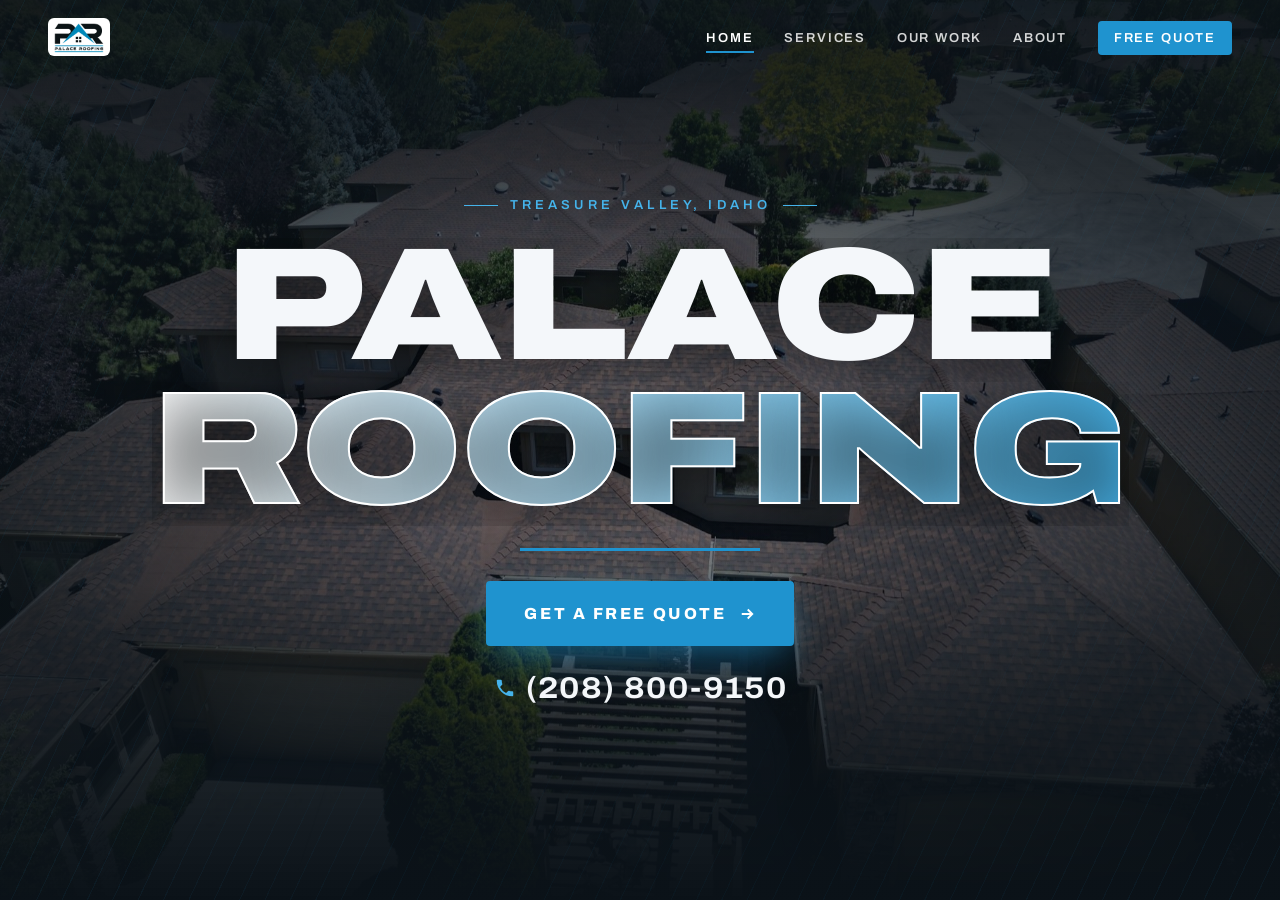
==== index.html @ 36470d3e "Palace Roofing website Co-Authored-By: Claude Opus 5.5 <noreply@anthropic.com>" ====
<!doctype html>
<html lang="en">
<head>
<meta charset="utf-8">
<meta name="viewport" content="width=device-width,initial-scale=1">
<title>Palace Roofing | Roofers in Nampa, Boise & Meridian, ID</title>
<meta name="description" content="Palace Roofing LLC: roof replacement, repair and metal roofing across the Treasure Valley. 5.0 stars on Google. Call (208) 800-9150 for a free quote.">
<meta property="og:title" content="Palace Roofing | Roofers in Nampa, Boise & Meridian, ID">
<meta property="og:description" content="Palace Roofing LLC: roof replacement, repair and metal roofing across the Treasure Valley. 5.0 stars on Google. Call (208) 800-9150 for a free quote.">
<meta property="og:image" content="img/hero.jpg">
<meta name="theme-color" content="#0b1218">
<link rel="icon" href="img/logo.png">
<link rel="preconnect" href="https://fonts.googleapis.com">
<link rel="preconnect" href="https://fonts.gstatic.com" crossorigin>
<link href="https://fonts.googleapis.com/css2?family=Archivo:wdth,wght@62..125,400..900&display=swap" rel="stylesheet">
<link rel="stylesheet" href="style.css">
<script type="application/ld+json">{"@context":"https://schema.org","@type":"RoofingContractor","name":"Palace Roofing LLC","telephone":"+1-208-800-9150","url":"https://palaceroofing.us","image":"img/hero.jpg","logo":"img/logo.png","address":{"@type":"PostalAddress","addressLocality":"Meridian","addressRegion":"ID","postalCode":"83642","addressCountry":"US"},"areaServed":["Nampa","Boise","Meridian","Caldwell","Eagle","Kuna"],"aggregateRating":{"@type":"AggregateRating","ratingValue":"5.0","reviewCount":"27"},"openingHours":["Mo,Tu,We,Fr 08:00-17:00","Th 09:00-17:00"]}</script>
</head>
<body>
<nav class="nav" aria-label="Main">
  <a class="brand" href="index.html" aria-label="Palace Roofing home"><img src="img/logo.png" alt="Palace Roofing logo" width="60" height="38"></a>
  <ul><li><a href="index.html" aria-current=page>Home</a></li><li><a href="services.html">Services</a></li><li><a href="work.html">Our Work</a></li><li><a href="about.html">About</a></li><li><a href="quote.html" class=nav-cta>Free Quote</a></li></ul>
  <button class="burger" aria-label="Menu" aria-expanded="false"><span></span><span></span><span></span></button>
</nav>
<main class="hero">
  <div class="hero-bg" role="img" aria-label="Drone view of a Treasure Valley neighborhood with a new roof by Palace Roofing"></div>
  <div class="hero-inner">
    <span class="kicker">Treasure Valley, Idaho</span>
    <h1 class="name"><span class="line"><span>Palace</span></span><span class="line"><span>Roofing</span></span></h1>
    <div class="rule"></div>
    <div class="hero-actions">
      <a class="btn" href="quote.html">Get a Free Quote <svg viewBox="0 0 24 24" fill="none" stroke="currentColor" stroke-width="2.5" aria-hidden="true"><path d="M5 12h14M13 6l6 6-6 6"/></svg></a>
      <a class="phone" href="tel:+12088009150"><svg viewBox="0 0 24 24" fill="currentColor" aria-hidden="true"><path d="M6.6 10.8a15.1 15.1 0 0 0 6.6 6.6l2.2-2.2a1 1 0 0 1 1-.25 11.4 11.4 0 0 0 3.6.57 1 1 0 0 1 1 1V20a1 1 0 0 1-1 1A17 17 0 0 1 3 4a1 1 0 0 1 1-1h3.5a1 1 0 0 1 1 1c0 1.25.2 2.45.57 3.57a1 1 0 0 1-.25 1z"/></svg>(208) 800-9150</a>
    </div>
  </div>
</main>
<script src="main.js"></script>
</body>
</html>
---- style.css ----
:root{
  --ink:#0b1218;
  --ink-2:#121c25;
  --line:rgba(255,255,255,.12);
  --blue:#1f93cf;
  --blue-hi:#45b3ea;
  --white:#f4f7fa;
  --muted:#a9b6c2;
  --display:"Archivo",system-ui,sans-serif;
  --ease:cubic-bezier(.2,.7,.1,1);
}
*{box-sizing:border-box;margin:0;padding:0}
html{scroll-behavior:smooth}
body{background:var(--ink);color:var(--white);font-family:"Archivo",system-ui,sans-serif;font-size:17px;line-height:1.6;-webkit-font-smoothing:antialiased}
img{display:block;max-width:100%}
a{color:inherit}

/* ---------- NAV ---------- */
.nav{position:fixed;inset:0 0 auto 0;z-index:50;display:flex;align-items:center;justify-content:space-between;padding:18px clamp(16px,4vw,48px);transition:background .4s,padding .4s}
.nav.solid{background:rgba(11,18,24,.92);backdrop-filter:blur(10px);padding-top:12px;padding-bottom:12px;border-bottom:1px solid var(--line)}
.nav .brand{display:flex;align-items:center;gap:10px;text-decoration:none}
.nav .brand img{height:38px;width:auto;background:#fff;border-radius:6px;padding:3px 6px}
.nav ul{display:flex;gap:clamp(14px,2.4vw,34px);list-style:none;align-items:center}
.nav ul a{text-decoration:none;font-size:13px;font-weight:600;letter-spacing:.14em;text-transform:uppercase;color:rgba(255,255,255,.82);padding:6px 0;border-bottom:2px solid transparent;transition:color .2s,border-color .2s}
.nav ul a:hover,.nav ul a[aria-current=page]{color:#fff;border-color:var(--blue)}
.nav .nav-cta{background:var(--blue);color:#fff;border:0;padding:10px 16px;border-radius:4px}
.nav .nav-cta:hover{background:var(--blue-hi)}
.burger{display:none;background:none;border:0;color:#fff;width:44px;height:44px;cursor:pointer}
.burger span{display:block;height:2px;background:#fff;margin:6px 8px;transition:transform .3s,opacity .3s}
@media(max-width:860px){
  .burger{display:block;position:relative;z-index:60}
  .nav ul{position:fixed;inset:0;flex-direction:column;justify-content:center;gap:28px;background:rgba(11,18,24,.97);opacity:0;pointer-events:none;transition:opacity .3s}
  .nav ul a{font-size:20px}
  .nav.open ul{opacity:1;pointer-events:auto}
  .nav.open .burger span:nth-child(1){transform:translateY(8px) rotate(45deg)}
  .nav.open .burger span:nth-child(2){opacity:0}
  .nav.open .burger span:nth-child(3){transform:translateY(-8px) rotate(-45deg)}
}

/* ---------- HOME HERO ---------- */
.hero{position:relative;height:100svh;min-height:560px;overflow:hidden;display:grid;place-items:center;text-align:center;isolation:isolate}
.hero-bg{position:absolute;inset:-4%;background:url(img/hero.jpg) center/cover no-repeat;z-index:-3;transform:scale(1.18);animation:zoom 24s var(--ease) forwards;will-change:transform}
@keyframes zoom{to{transform:scale(1.02)}}
.hero::before{content:"";position:absolute;inset:0;z-index:-2;background:
  radial-gradient(ellipse 70% 55% at 50% 50%,rgba(11,18,24,.35),rgba(11,18,24,.82) 75%),
  linear-gradient(180deg,rgba(11,18,24,.55) 0%,rgba(11,18,24,.1) 30%,rgba(11,18,24,.15) 65%,var(--ink) 100%)}
.hero::after{content:"";position:absolute;inset:0;z-index:-1;opacity:.18;background-image:repeating-linear-gradient(115deg,transparent 0 22px,rgba(31,147,207,.35) 22px 23px);mask-image:radial-gradient(ellipse at center,transparent 35%,#000 90%)}
.hero-inner{padding:0 16px;will-change:transform}
.kicker{display:inline-flex;align-items:center;gap:12px;font-size:13px;font-weight:600;letter-spacing:.32em;text-transform:uppercase;color:var(--blue-hi);opacity:0;animation:fadeUp 1s .2s var(--ease) forwards}
.kicker::before,.kicker::after{content:"";width:34px;height:1px;background:currentColor}
.name{font-family:var(--display);font-weight:900;font-stretch:125%;text-transform:uppercase;line-height:.86;letter-spacing:-.01em;margin:22px 0 10px;font-size:clamp(54px,12.5vw,190px);text-shadow:0 10px 60px rgba(0,0,0,.55)}
.name .line{display:block;overflow:hidden;padding-bottom:.04em}
.name .line > span{display:inline-block;transform:translateY(105%);animation:rise 1.2s var(--ease) forwards}
.name .line:nth-child(2) > span{animation-delay:.18s;color:transparent;-webkit-text-stroke:2px #fff;background:linear-gradient(90deg,#fff 0%,var(--blue-hi) 50%,#fff 100%);background-size:200% 100%;-webkit-background-clip:text;background-clip:text;animation:rise 1.2s .18s var(--ease) forwards,shine 7s 1.6s linear infinite}
@media(max-width:560px){
  .name{font-size:17.5vw;font-stretch:100%}
  .kicker{letter-spacing:.2em;font-size:12px;white-space:nowrap}
  .kicker::before,.kicker::after{width:20px}
  .btn{padding:18px 28px}
}
@keyframes rise{to{transform:none}}
@keyframes shine{to{background-position:-200% 0}}
.rule{width:0;height:3px;background:var(--blue);margin:22px auto 30px;animation:grow 1s .9s var(--ease) forwards}
@keyframes grow{to{width:min(240px,50vw)}}
.hero-actions{display:flex;flex-direction:column;align-items:center;gap:18px;opacity:0;animation:fadeUp 1s 1.1s var(--ease) forwards}
@keyframes fadeUp{from{opacity:0;transform:translateY(18px)}to{opacity:1;transform:none}}
.btn{display:inline-flex;align-items:center;gap:12px;background:var(--blue);color:#fff;text-decoration:none;font-weight:800;font-size:16px;letter-spacing:.16em;text-transform:uppercase;padding:20px 38px;border-radius:4px;border:0;cursor:pointer;box-shadow:0 14px 40px -10px rgba(31,147,207,.7);transition:transform .25s var(--ease),background .25s,box-shadow .25s}
.btn:hover{transform:translateY(-2px);background:var(--blue-hi);box-shadow:0 20px 50px -10px rgba(31,147,207,.85)}
.btn svg{width:18px;height:18px;transition:transform .25s}
.btn:hover svg{transform:translateX(4px)}
.phone{display:inline-flex;align-items:center;gap:10px;font-family:var(--display);font-weight:700;font-stretch:112%;font-size:clamp(22px,3vw,30px);text-decoration:none;letter-spacing:.04em}
.phone svg{width:22px;height:22px;color:var(--blue-hi)}
.phone:hover{color:var(--blue-hi)}

/* ---------- INNER PAGES ---------- */
.page-head{position:relative;height:62svh;min-height:380px;display:flex;align-items:flex-end;overflow:hidden;isolation:isolate}
.page-head .bg{position:absolute;inset:-10% 0;background-size:cover;background-position:center;z-index:-2;will-change:transform}
.page-head::after{content:"";position:absolute;inset:0;z-index:-1;background:linear-gradient(180deg,rgba(11,18,24,.6),rgba(11,18,24,.25) 40%,var(--ink))}
.page-head .wrap{padding-bottom:48px}
.page-head h1{font-family:var(--display);font-weight:900;font-stretch:125%;text-transform:uppercase;font-size:clamp(40px,7vw,96px);line-height:.92}
.eyebrow{font-size:13px;font-weight:700;letter-spacing:.3em;text-transform:uppercase;color:var(--blue-hi);margin-bottom:14px;display:block}
.wrap{width:min(1180px,100%);margin:0 auto;padding-left:clamp(16px,4vw,40px);padding-right:clamp(16px,4vw,40px)}
section.block{padding:clamp(64px,9vw,120px) 0}
section.alt{background:var(--ink-2)}
h2{font-family:var(--display);font-weight:800;font-stretch:118%;text-transform:uppercase;font-size:clamp(30px,4.2vw,52px);line-height:1;margin-bottom:22px}
.lead{font-size:clamp(18px,1.6vw,21px);color:var(--muted);max-width:62ch}
.split{display:grid;grid-template-columns:1.05fr 1fr;gap:clamp(32px,6vw,80px);align-items:center}
.split img{border-radius:6px;aspect-ratio:4/5;object-fit:cover;width:100%}
@media(max-width:860px){.split{grid-template-columns:1fr}}

/* services */
.services{display:grid;grid-template-columns:repeat(auto-fit,minmax(280px,1fr));gap:1px;background:var(--line);border:1px solid var(--line);margin-top:48px}
.svc{background:var(--ink);padding:34px 30px;transition:background .3s}
.svc:hover{background:#0f1b25}
.svc .num{font-family:var(--display);font-weight:800;color:var(--blue);font-size:14px;letter-spacing:.2em}
.svc h3{font-family:var(--display);font-weight:800;font-stretch:112%;text-transform:uppercase;font-size:21px;margin:12px 0 10px;line-height:1.15}
.svc p{color:var(--muted);font-size:16px}

/* gallery */
.gallery{columns:3 300px;column-gap:14px;margin-top:40px}
.gallery button{display:block;width:100%;margin-bottom:14px;border:0;padding:0;background:none;cursor:zoom-in;overflow:hidden;border-radius:4px;break-inside:avoid}
.gallery img{width:100%;transition:transform .7s var(--ease),filter .4s;filter:saturate(.9)}
.gallery button:hover img{transform:scale(1.05);filter:saturate(1.1)}
.lightbox{position:fixed;inset:0;z-index:100;background:rgba(5,9,12,.94);display:none;place-items:center;padding:16px}
.lightbox.on{display:grid}
.lightbox img{max-height:88vh;max-width:min(1400px,100%);border-radius:4px}
.lightbox button{position:absolute;background:none;border:0;color:#fff;font-size:40px;cursor:pointer;width:56px;height:56px}
.lb-close{top:10px;right:10px}.lb-prev{left:6px;top:50%;transform:translateY(-50%)}.lb-next{right:6px;top:50%;transform:translateY(-50%)}

/* reviews */
.stars{color:#f5b301;letter-spacing:3px;font-size:18px}
.reviews{display:grid;grid-template-columns:repeat(auto-fit,minmax(280px,1fr));gap:24px;margin-top:44px}
.review{border:1px solid var(--line);border-radius:6px;padding:30px;background:rgba(255,255,255,.02)}
.review p{margin:14px 0 18px;font-size:17px}
.review cite{font-style:normal;font-weight:700;color:var(--blue-hi);letter-spacing:.06em}
.rating{display:flex;align-items:baseline;gap:16px;flex-wrap:wrap}
.rating b{font-family:var(--display);font-weight:900;font-stretch:125%;font-size:clamp(64px,9vw,110px);line-height:1}
.facts{display:grid;grid-template-columns:repeat(auto-fit,minmax(200px,1fr));gap:24px;margin-top:40px}
.facts div{border-top:2px solid var(--blue);padding-top:16px}
.facts strong{display:block;font-family:var(--display);font-weight:800;font-stretch:115%;font-size:28px;text-transform:uppercase}
.facts span{color:var(--muted);font-size:15px}
.chips{display:flex;flex-wrap:wrap;gap:10px;margin-top:24px;list-style:none}
.chips li{border:1px solid var(--line);border-radius:40px;padding:8px 18px;font-weight:600}

/* quote form */
.form{display:grid;grid-template-columns:1fr 1fr;gap:16px;margin-top:30px}
.form label{display:flex;flex-direction:column;gap:6px;font-size:13px;font-weight:700;letter-spacing:.12em;text-transform:uppercase;color:var(--muted)}
.form .full{grid-column:1/-1}
.form input,.form select,.form textarea{font:inherit;font-size:17px;letter-spacing:0;text-transform:none;color:#fff;background:rgba(255,255,255,.05);border:1px solid var(--line);border-radius:4px;padding:14px 14px}
.form select option{color:#000}
.form input:focus,.form select:focus,.form textarea:focus{outline:2px solid var(--blue);border-color:transparent}
.form textarea{min-height:130px;resize:vertical}
.form .btn{justify-self:start}
.form-note{color:var(--muted);font-size:14px;margin-top:6px}
@media(max-width:640px){.form{grid-template-columns:1fr}}
.contact-card{border:1px solid var(--line);border-radius:6px;padding:34px;background:rgba(255,255,255,.02)}
.contact-card dt{font-size:13px;font-weight:700;letter-spacing:.2em;text-transform:uppercase;color:var(--blue-hi);margin-top:22px}
.contact-card dt:first-child{margin-top:0}
.contact-card dd{font-size:18px}
.quote-grid{display:grid;grid-template-columns:1.4fr 1fr;gap:clamp(32px,5vw,64px);align-items:start}
@media(max-width:860px){.quote-grid{grid-template-columns:1fr}}

/* CTA band + footer */
.cta-band{position:relative;overflow:hidden;text-align:center;padding:clamp(80px,11vw,140px) 16px;isolation:isolate}
.cta-band .bg{position:absolute;inset:-15% 0;background:url(img/job-6.jpg) center/cover;z-index:-2;will-change:transform}
.cta-band::after{content:"";position:absolute;inset:0;z-index:-1;background:rgba(11,18,24,.78)}
.cta-band h2{margin-bottom:14px}
.cta-band .lead{margin:0 auto 34px}
.cta-band .phone{margin-top:20px}
footer{border-top:1px solid var(--line);padding:44px 0;color:var(--muted);font-size:15px}
footer .wrap{display:flex;flex-wrap:wrap;justify-content:space-between;gap:20px}
footer a{text-decoration:none}
footer a:hover{color:#fff}

/* scroll reveal (reversible) */
.reveal{opacity:0;transform:translateY(40px);transition:opacity 1.1s var(--ease),transform 1.1s var(--ease)}
.reveal.in{opacity:1;transform:none}

@media (prefers-reduced-motion:reduce){
  *,*::before,*::after{animation-duration:.01ms!important;animation-delay:0s!important;animation-iteration-count:1!important;transition-duration:.01ms!important}
  .hero-bg{transform:none}
  .reveal{opacity:1;transform:none}
}
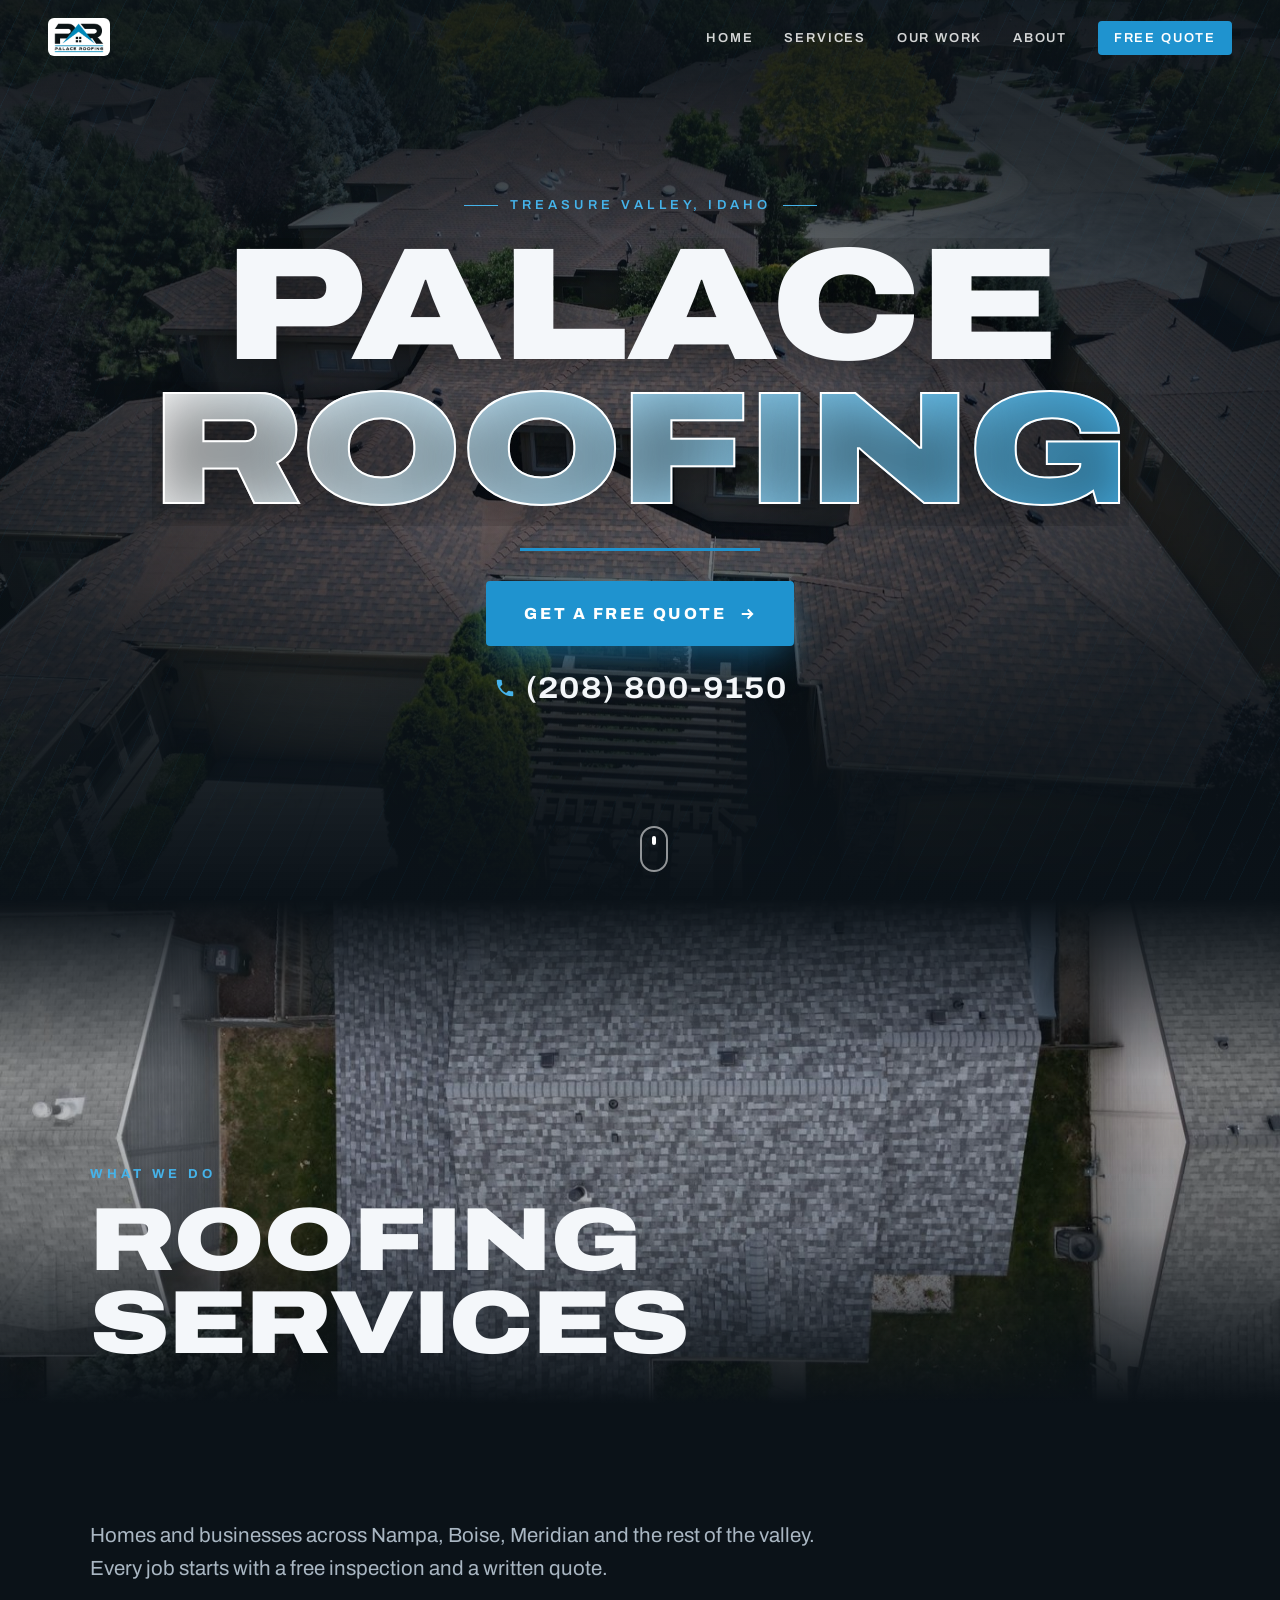
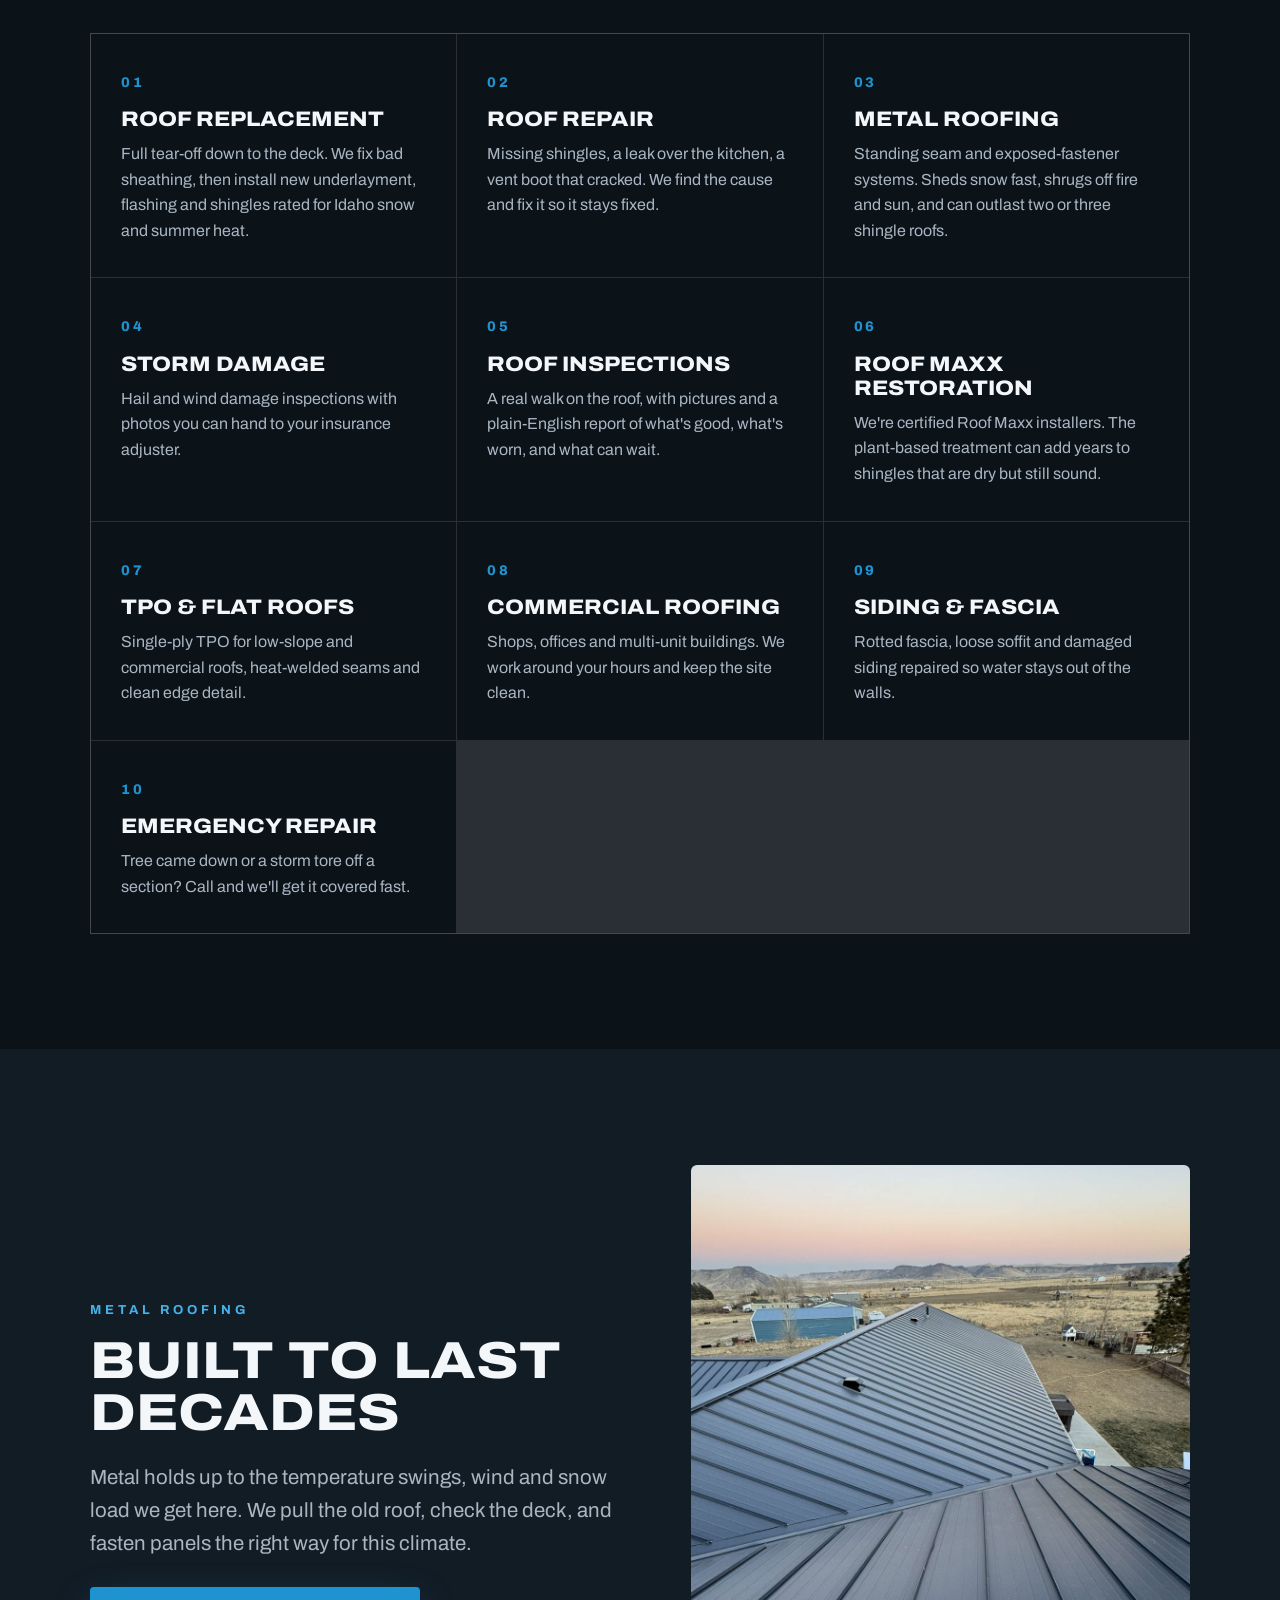
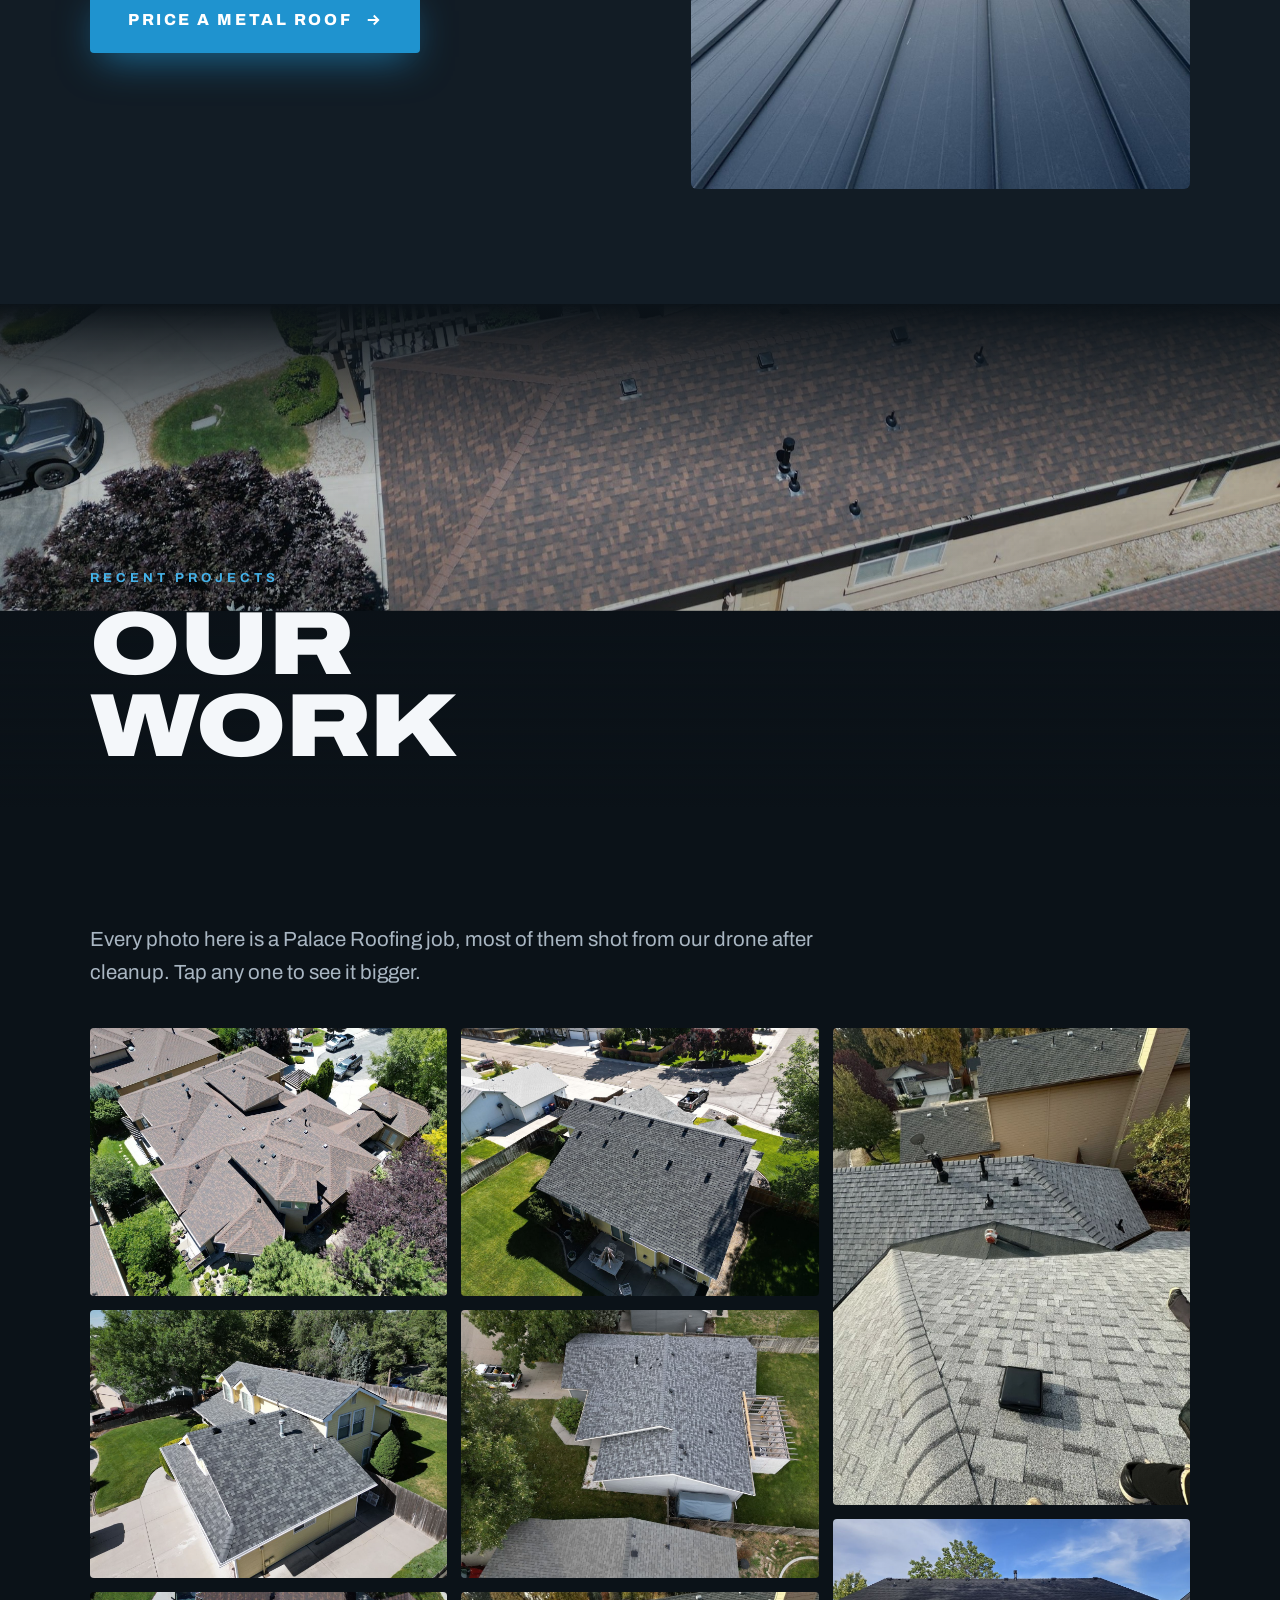
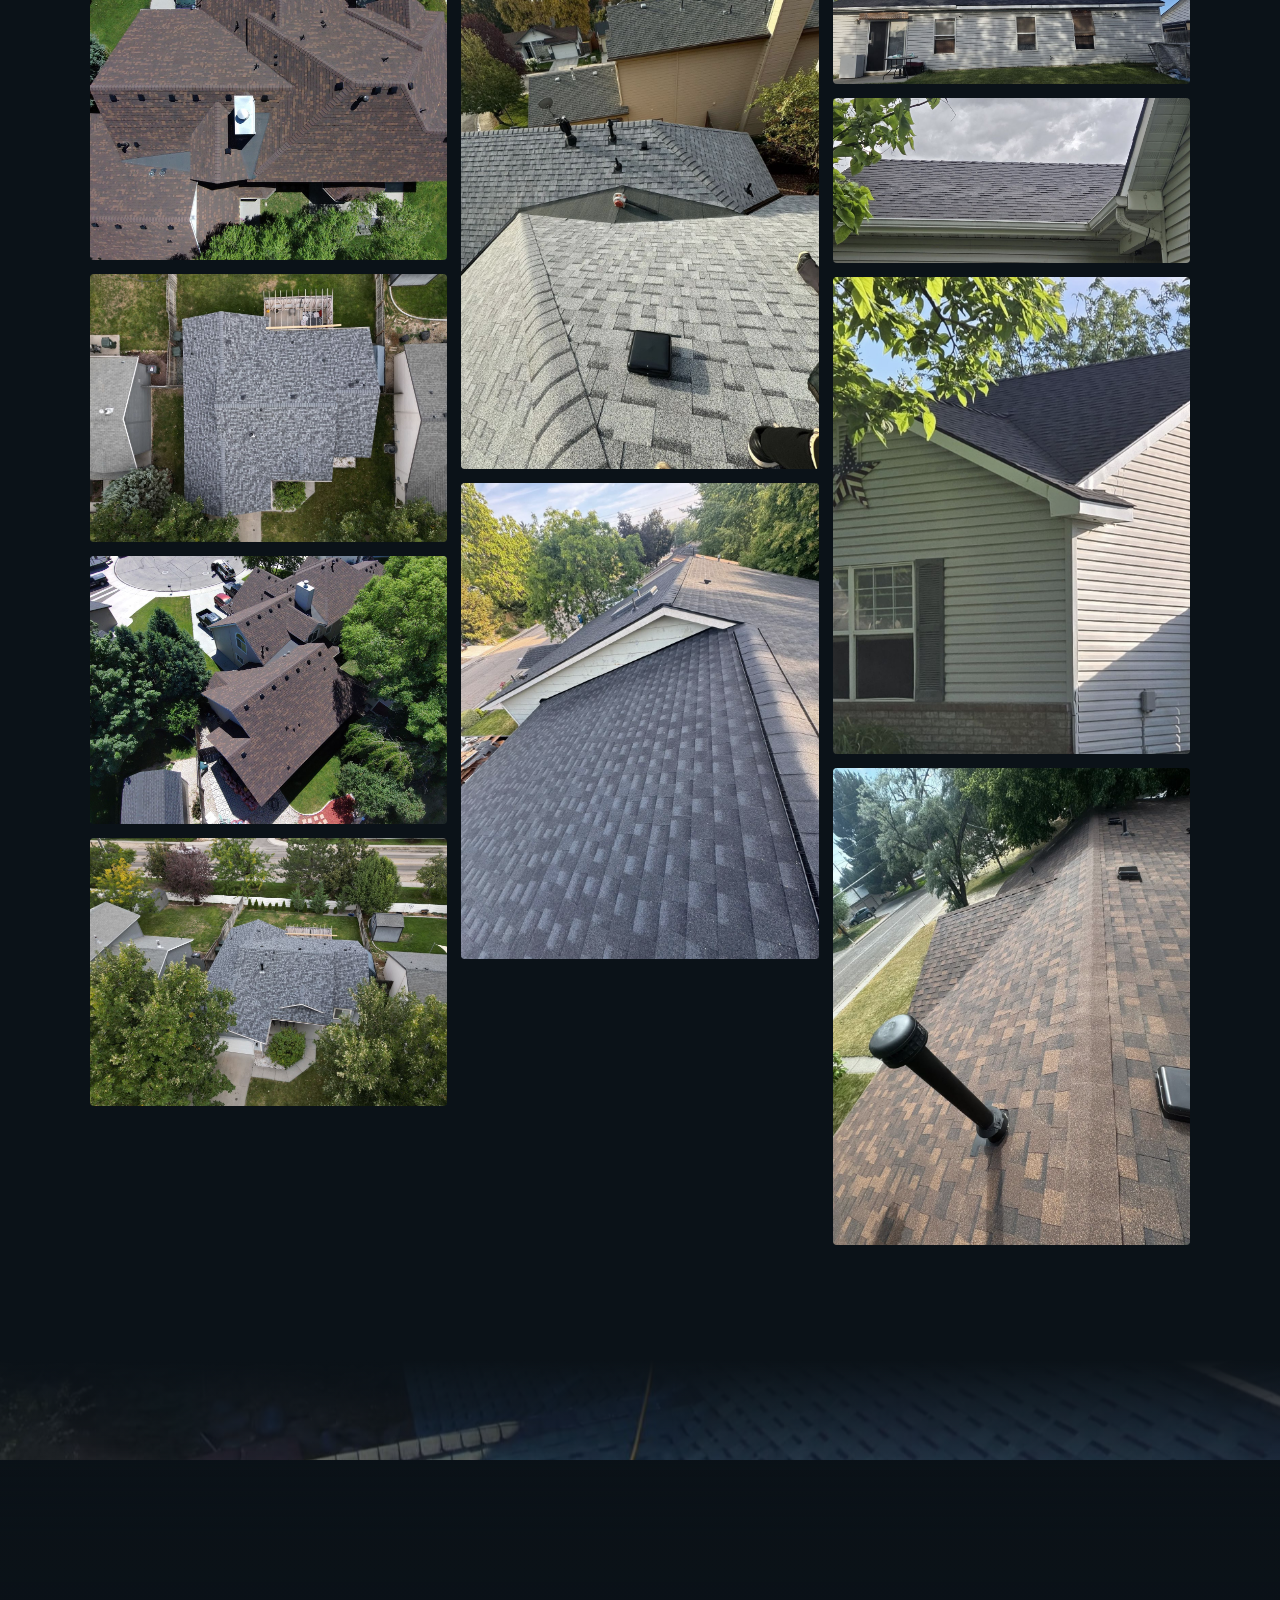
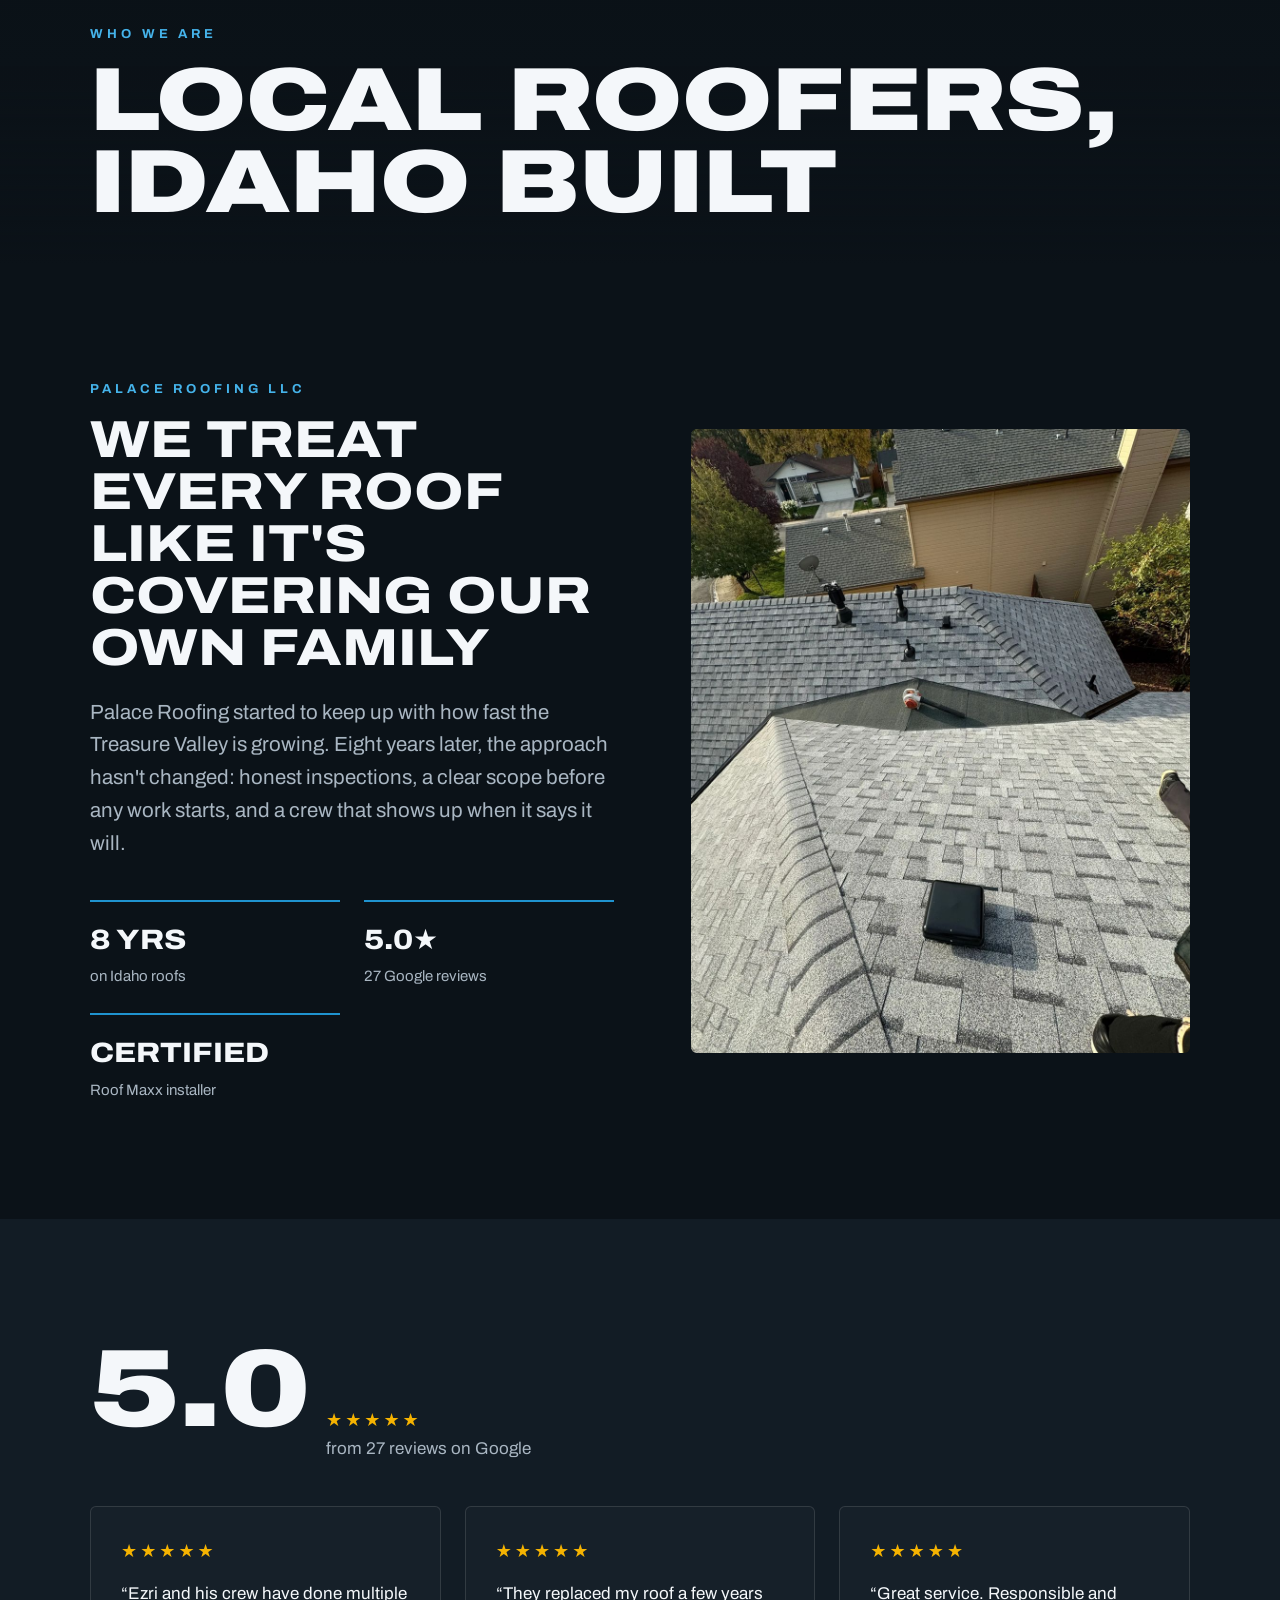
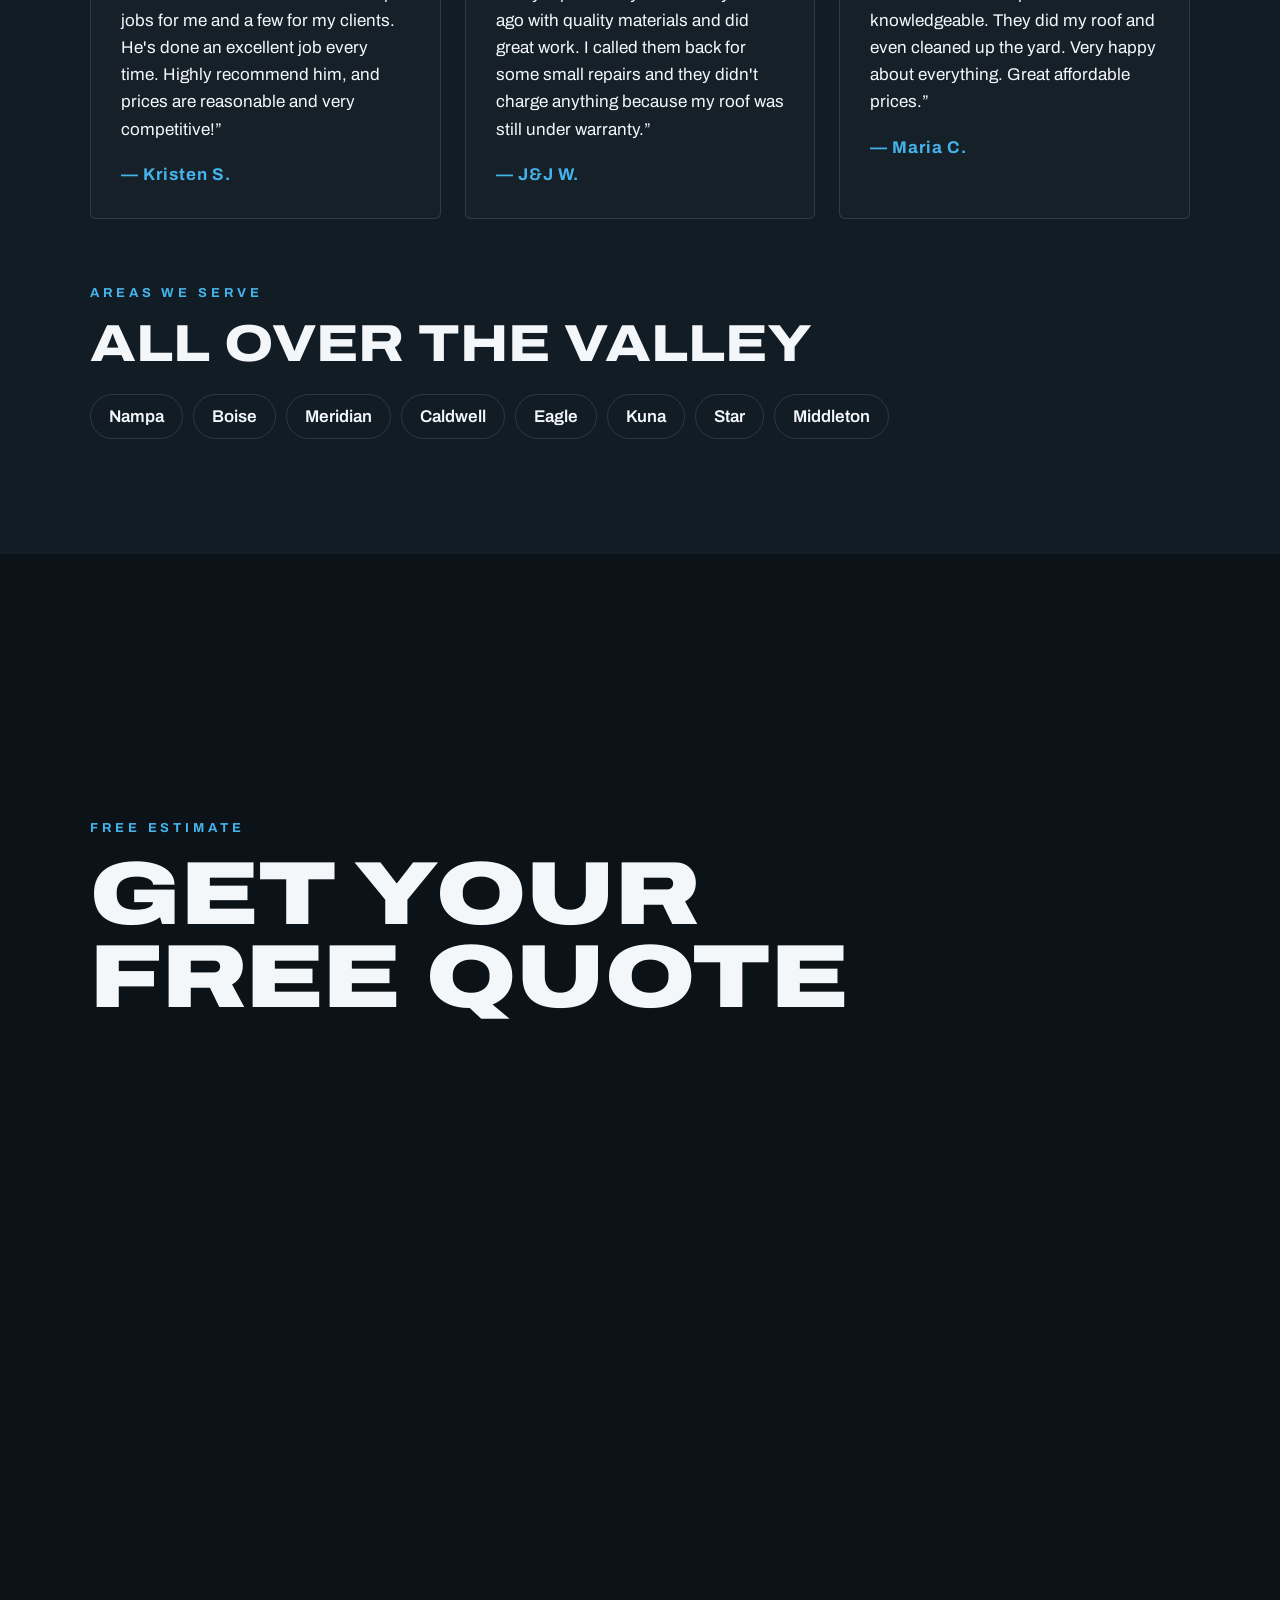
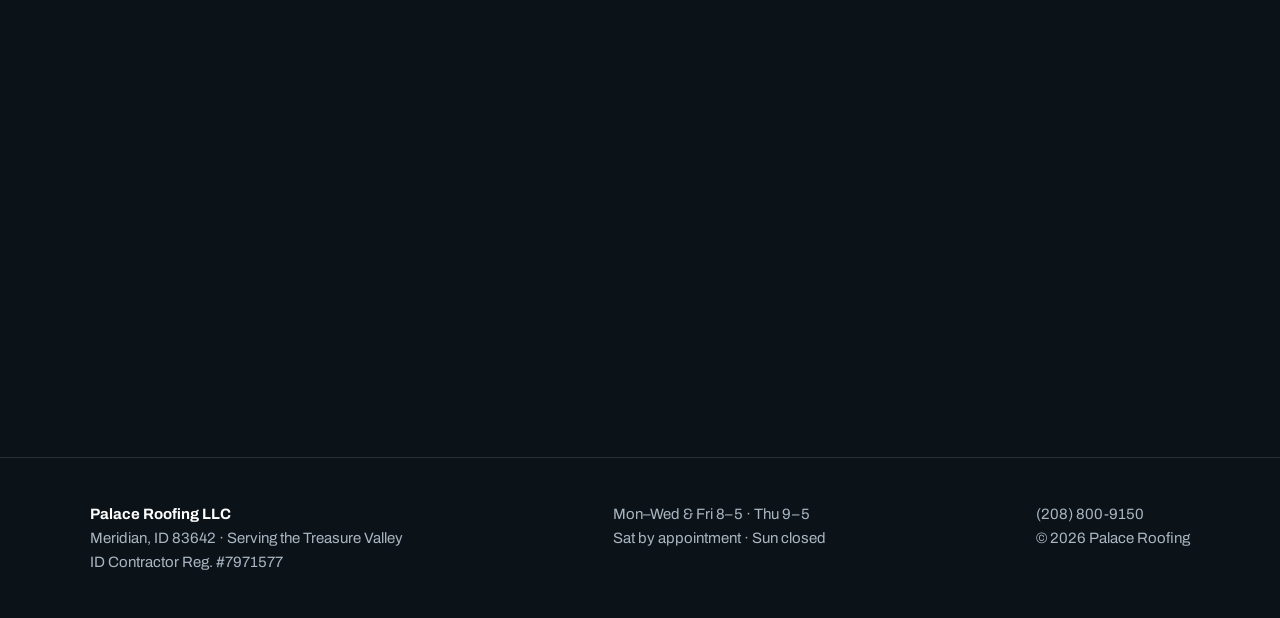
==== commit c00f25f9: "Combine all sections into one scrolling home page Co-Authored-By: Claude Opus 5.5 <noreply@anthropic" ====
--- a/index.html
+++ b/index.html
@@ -18,22 +18,132 @@
 </head>
 <body>
 <nav class="nav" aria-label="Main">
-  <a class="brand" href="index.html" aria-label="Palace Roofing home"><img src="img/logo.png" alt="Palace Roofing logo" width="60" height="38"></a>
-  <ul><li><a href="index.html" aria-current=page>Home</a></li><li><a href="services.html">Services</a></li><li><a href="work.html">Our Work</a></li><li><a href="about.html">About</a></li><li><a href="quote.html" class=nav-cta>Free Quote</a></li></ul>
+  <a class="brand" href="#top" aria-label="Palace Roofing, back to top"><img src="img/logo.png" alt="Palace Roofing logo" width="60" height="38"></a>
+  <ul><li><a href="#top">Home</a></li><li><a href="#services">Services</a></li><li><a href="#work">Our Work</a></li><li><a href="#about">About</a></li><li><a href="#quote" class=nav-cta>Free Quote</a></li></ul>
   <button class="burger" aria-label="Menu" aria-expanded="false"><span></span><span></span><span></span></button>
 </nav>
-<main class="hero">
+
+<main>
+<section id="top" class="hero">
   <div class="hero-bg" role="img" aria-label="Drone view of a Treasure Valley neighborhood with a new roof by Palace Roofing"></div>
   <div class="hero-inner">
     <span class="kicker">Treasure Valley, Idaho</span>
     <h1 class="name"><span class="line"><span>Palace</span></span><span class="line"><span>Roofing</span></span></h1>
     <div class="rule"></div>
     <div class="hero-actions">
-      <a class="btn" href="quote.html">Get a Free Quote <svg viewBox="0 0 24 24" fill="none" stroke="currentColor" stroke-width="2.5" aria-hidden="true"><path d="M5 12h14M13 6l6 6-6 6"/></svg></a>
+      <a class="btn" href="#quote">Get a Free Quote <svg viewBox="0 0 24 24" fill="none" stroke="currentColor" stroke-width="2.5" aria-hidden="true"><path d="M5 12h14M13 6l6 6-6 6"/></svg></a>
       <a class="phone" href="tel:+12088009150"><svg viewBox="0 0 24 24" fill="currentColor" aria-hidden="true"><path d="M6.6 10.8a15.1 15.1 0 0 0 6.6 6.6l2.2-2.2a1 1 0 0 1 1-.25 11.4 11.4 0 0 0 3.6.57 1 1 0 0 1 1 1V20a1 1 0 0 1-1 1A17 17 0 0 1 3 4a1 1 0 0 1 1-1h3.5a1 1 0 0 1 1 1c0 1.25.2 2.45.57 3.57a1 1 0 0 1-.25 1z"/></svg>(208) 800-9150</a>
     </div>
   </div>
+  <a class="scroll-cue" href="#services" aria-label="Scroll to services"><span></span></a>
+</section>
+
+
+<section id="services" class="band">
+  <div class="bg" data-parallax="70" style="background-image:url(img/job-4.jpg)"></div>
+  <div class="wrap reveal"><span class="eyebrow">What we do</span><h2 class="band-title">Roofing<br>services</h2></div>
+</section>
+<section class="block">
+  <div class="wrap">
+    <p class="lead reveal">Homes and businesses across Nampa, Boise, Meridian and the rest of the valley. Every job starts with a free inspection and a written quote.</p>
+    <div class="services"><article class="svc reveal"><span class="num">01</span><h3>Roof Replacement</h3><p>Full tear-off down to the deck. We fix bad sheathing, then install new underlayment, flashing and shingles rated for Idaho snow and summer heat.</p></article><article class="svc reveal"><span class="num">02</span><h3>Roof Repair</h3><p>Missing shingles, a leak over the kitchen, a vent boot that cracked. We find the cause and fix it so it stays fixed.</p></article><article class="svc reveal"><span class="num">03</span><h3>Metal Roofing</h3><p>Standing seam and exposed-fastener systems. Sheds snow fast, shrugs off fire and sun, and can outlast two or three shingle roofs.</p></article><article class="svc reveal"><span class="num">04</span><h3>Storm Damage</h3><p>Hail and wind damage inspections with photos you can hand to your insurance adjuster.</p></article><article class="svc reveal"><span class="num">05</span><h3>Roof Inspections</h3><p>A real walk on the roof, with pictures and a plain-English report of what's good, what's worn, and what can wait.</p></article><article class="svc reveal"><span class="num">06</span><h3>Roof Maxx Restoration</h3><p>We're certified Roof Maxx installers. The plant-based treatment can add years to shingles that are dry but still sound.</p></article><article class="svc reveal"><span class="num">07</span><h3>TPO & Flat Roofs</h3><p>Single-ply TPO for low-slope and commercial roofs, heat-welded seams and clean edge detail.</p></article><article class="svc reveal"><span class="num">08</span><h3>Commercial Roofing</h3><p>Shops, offices and multi-unit buildings. We work around your hours and keep the site clean.</p></article><article class="svc reveal"><span class="num">09</span><h3>Siding & Fascia</h3><p>Rotted fascia, loose soffit and damaged siding repaired so water stays out of the walls.</p></article><article class="svc reveal"><span class="num">10</span><h3>Emergency Repair</h3><p>Tree came down or a storm tore off a section? Call and we'll get it covered fast.</p></article></div>
+  </div>
+</section>
+<section class="block alt">
+  <div class="wrap split">
+    <div class="reveal">
+      <span class="eyebrow">Metal roofing</span>
+      <h2>Built to last decades</h2>
+      <p class="lead">Metal holds up to the temperature swings, wind and snow load we get here. We pull the old roof, check the deck, and fasten panels the right way for this climate.</p>
+      <p style="margin-top:28px"><a class="btn" href="#quote">Price a metal roof <svg viewBox="0 0 24 24" fill="none" stroke="currentColor" stroke-width="2.5" aria-hidden="true"><path d="M5 12h14M13 6l6 6-6 6"/></svg></a></p>
+    </div>
+    <img class="reveal" src="img/metal.jpg" alt="New black standing seam metal roof at sunset" loading="lazy">
+  </div>
+</section>
+
+
+<section id="work" class="band">
+  <div class="bg" data-parallax="70" style="background-image:url(img/work-hero.jpg)"></div>
+  <div class="wrap reveal"><span class="eyebrow">Recent projects</span><h2 class="band-title">Our<br>work</h2></div>
+</section>
+<section class="block">
+  <div class="wrap">
+    <p class="lead reveal">Every photo here is a Palace Roofing job, most of them shot from our drone after cleanup. Tap any one to see it bigger.</p>
+    <div class="gallery"><button aria-label="View larger photo"><img src="img/job-1.jpg" alt="Drone view of a large brown shingle roof" loading="lazy"></button><button aria-label="View larger photo"><img src="img/job-2.jpg" alt="Gray architectural shingle roof on a two-story home" loading="lazy"></button><button aria-label="View larger photo"><img src="img/job-3.jpg" alt="Top-down view of a finished brown shingle roof" loading="lazy"></button><button aria-label="View larger photo"><img src="img/job-4.jpg" alt="Fresh gray shingle roof seen from above" loading="lazy"></button><button aria-label="View larger photo"><img src="img/job-5.jpg" alt="Brown shingle roof on a corner lot" loading="lazy"></button><button aria-label="View larger photo"><img src="img/job-6.jpg" alt="Gray shingle roof surrounded by trees" loading="lazy"></button><button aria-label="View larger photo"><img src="img/job-7.jpg" alt="New gray roof over a yellow house" loading="lazy"></button><button aria-label="View larger photo"><img src="img/job-8.jpg" alt="Gray shingle roof with new vents" loading="lazy"></button><button aria-label="View larger photo"><img src="img/job-9.jpg" alt="New shingles along a ridge line" loading="lazy"></button><button aria-label="View larger photo"><img src="img/job-10.jpg" alt="Dark shingles on a dormer roof" loading="lazy"></button><button aria-label="View larger photo"><img src="img/job-11.jpg" alt="Gray shingle roof with vent installed" loading="lazy"></button><button aria-label="View larger photo"><img src="img/job-12.jpg" alt="Ranch home with a new dark roof" loading="lazy"></button><button aria-label="View larger photo"><img src="img/job-13.jpg" alt="Close-up of new shingles and drip edge" loading="lazy"></button><button aria-label="View larger photo"><img src="img/job-14.jpg" alt="Side view of a new roof on a green home" loading="lazy"></button><button aria-label="View larger photo"><img src="img/job-15.jpg" alt="Brown shingle roof with a new vent pipe" loading="lazy"></button></div>
+  </div>
+</section>
+
+
+<section id="about" class="band">
+  <div class="bg" data-parallax="70" style="background-image:url(img/crew.jpg)"></div>
+  <div class="wrap reveal"><span class="eyebrow">Who we are</span><h2 class="band-title">Local roofers,<br>Idaho built</h2></div>
+</section>
+<section class="block">
+  <div class="wrap split">
+    <div class="reveal">
+      <span class="eyebrow">Palace Roofing LLC</span>
+      <h2>We treat every roof like it's covering our own family</h2>
+      <p class="lead">Palace Roofing started to keep up with how fast the Treasure Valley is growing. Eight years later, the approach hasn't changed: honest inspections, a clear scope before any work starts, and a crew that shows up when it says it will.</p>
+      <div class="facts">
+        <div><strong>8 yrs</strong><span>on Idaho roofs</span></div>
+        <div><strong>5.0&#9733;</strong><span>27 Google reviews</span></div>
+        <div><strong>Certified</strong><span>Roof Maxx installer</span></div>
+      </div>
+    </div>
+    <img class="reveal" src="img/job-11.jpg" alt="Gray shingle roof finished by Palace Roofing" loading="lazy">
+  </div>
+</section>
+<section class="block alt">
+  <div class="wrap">
+    <div class="rating reveal"><b>5.0</b><div><div class="stars">&#9733;&#9733;&#9733;&#9733;&#9733;</div><span style="color:var(--muted)">from 27 reviews on Google</span></div></div>
+    <div class="reviews"><figure class="review reveal"><div class="stars" aria-label="5 stars">&#9733;&#9733;&#9733;&#9733;&#9733;</div><p>&ldquo;Ezri and his crew have done multiple jobs for me and a few for my clients. He's done an excellent job every time. Highly recommend him, and prices are reasonable and very competitive!&rdquo;</p><cite>&mdash; Kristen S.</cite></figure><figure class="review reveal"><div class="stars" aria-label="5 stars">&#9733;&#9733;&#9733;&#9733;&#9733;</div><p>&ldquo;They replaced my roof a few years ago with quality materials and did great work. I called them back for some small repairs and they didn't charge anything because my roof was still under warranty.&rdquo;</p><cite>&mdash; J&amp;J W.</cite></figure><figure class="review reveal"><div class="stars" aria-label="5 stars">&#9733;&#9733;&#9733;&#9733;&#9733;</div><p>&ldquo;Great service. Responsible and knowledgeable. They did my roof and even cleaned up the yard. Very happy about everything. Great affordable prices.&rdquo;</p><cite>&mdash; Maria C.</cite></figure></div>
+    <div class="reveal" style="margin-top:64px">
+      <span class="eyebrow">Areas we serve</span>
+      <h2>All over the valley</h2>
+      <ul class="chips"><li>Nampa</li><li>Boise</li><li>Meridian</li><li>Caldwell</li><li>Eagle</li><li>Kuna</li><li>Star</li><li>Middleton</li></ul>
+    </div>
+  </div>
+</section>
+
+
+<section id="quote" class="band">
+  <div class="bg" data-parallax="70" style="background-image:url(img/quote-hero.jpg)"></div>
+  <div class="wrap reveal"><span class="eyebrow">Free estimate</span><h2 class="band-title">Get your<br>free quote</h2></div>
+</section>
+<section class="block">
+  <div class="wrap quote-grid">
+    <div class="reveal">
+      <h2>Tell us about your roof</h2>
+      <p class="lead">Fill this out and it goes straight to our phone as a text. Calling is quicker if you'd rather talk.</p>
+      <form id="quote-form" class="form">
+        <label>Name<input name="name" required autocomplete="name"></label>
+        <label>Phone<input name="phone" type="tel" required autocomplete="tel"></label>
+        <label class="full">Property address<input name="address" required autocomplete="street-address"></label>
+        <label class="full">What do you need?<select name="service"><option>Roof Replacement</option><option>Roof Repair</option><option>Metal Roofing</option><option>Storm Damage</option><option>Roof Inspections</option><option>Roof Maxx Restoration</option><option>TPO & Flat Roofs</option><option>Commercial Roofing</option><option>Siding & Fascia</option><option>Emergency Repair</option><option>Not sure yet</option></select></label>
+        <label class="full">Anything else?<textarea name="details" placeholder="Leaks, age of the roof, best time to reach you..."></textarea></label>
+        <button class="btn full" type="submit">Send my request <svg viewBox="0 0 24 24" fill="none" stroke="currentColor" stroke-width="2.5" aria-hidden="true"><path d="M5 12h14M13 6l6 6-6 6"/></svg></button>
+        <p class="form-note full" aria-live="polite"></p>
+      </form>
+    </div>
+    <aside class="contact-card reveal">
+      <dl>
+        <dt>Call or text</dt><dd><a class="phone" href="tel:+12088009150"><svg viewBox="0 0 24 24" fill="currentColor" aria-hidden="true"><path d="M6.6 10.8a15.1 15.1 0 0 0 6.6 6.6l2.2-2.2a1 1 0 0 1 1-.25 11.4 11.4 0 0 0 3.6.57 1 1 0 0 1 1 1V20a1 1 0 0 1-1 1A17 17 0 0 1 3 4a1 1 0 0 1 1-1h3.5a1 1 0 0 1 1 1c0 1.25.2 2.45.57 3.57a1 1 0 0 1-.25 1z"/></svg>(208) 800-9150</a></dd>
+        <dt>Hours</dt><dd>Mon&ndash;Wed &amp; Fri, 8am&ndash;5pm<br>Thursday, 9am&ndash;5pm<br>Saturday by appointment<br>Sunday closed</dd>
+        <dt>Based in</dt><dd>Meridian, ID 83642<br>Serving the whole Treasure Valley</dd>
+        <dt>Licensed</dt><dd>Idaho Contractor Reg. #7971577</dd>
+      </dl>
+    </aside>
+  </div>
+</section>
 </main>
+
+<footer>
+  <div class="wrap">
+    <div><strong style="color:#fff">Palace Roofing LLC</strong><br>Meridian, ID 83642 &middot; Serving the Treasure Valley<br>ID Contractor Reg. #7971577</div>
+    <div>Mon&ndash;Wed &amp; Fri 8&ndash;5 &middot; Thu 9&ndash;5<br>Sat by appointment &middot; Sun closed</div>
+    <div><a href="tel:+12088009150">(208) 800-9150</a><br>&copy; <span id="yr"></span> Palace Roofing</div>
+  </div>
+</footer>
 <script src="main.js"></script>
 </body>
 </html>
--- a/style.css
+++ b/style.css
@@ -71,6 +71,20 @@
 .phone{display:inline-flex;align-items:center;gap:10px;font-family:var(--display);font-weight:700;font-stretch:112%;font-size:clamp(22px,3vw,30px);text-decoration:none;letter-spacing:.04em}
 .phone svg{width:22px;height:22px;color:var(--blue-hi)}
 .phone:hover{color:var(--blue-hi)}
+
+/* scroll cue under the hero */
+.scroll-cue{position:absolute;left:50%;bottom:28px;transform:translateX(-50%);width:28px;height:46px;border:2px solid rgba(255,255,255,.55);border-radius:20px;opacity:0;animation:fadeUp 1s 1.6s var(--ease) forwards}
+.scroll-cue span{position:absolute;left:50%;top:8px;width:4px;height:9px;margin-left:-2px;border-radius:2px;background:#fff;animation:cue 1.8s 2.4s ease-in-out infinite}
+@keyframes cue{0%{transform:translateY(0);opacity:1}70%{transform:translateY(14px);opacity:0}100%{opacity:0}}
+
+/* full-bleed photo band that opens each section */
+section[id]{scroll-margin-top:0}
+.band{position:relative;height:56svh;min-height:340px;display:flex;align-items:flex-end;overflow:hidden;isolation:isolate}
+.band .bg{position:absolute;inset:-12% 0;background-size:cover;background-position:center;z-index:-2;will-change:transform}
+.band::after{content:"";position:absolute;inset:0;z-index:-1;background:linear-gradient(180deg,var(--ink) 0%,rgba(11,18,24,.25) 35%,rgba(11,18,24,.35) 65%,var(--ink) 100%)}
+.band .wrap{padding-bottom:40px}
+.band-title{font-weight:900;font-stretch:125%;font-size:clamp(40px,7vw,96px);line-height:.92;margin:0}
+.block .lead:first-child{margin-top:0}
 
 /* ---------- INNER PAGES ---------- */
 .page-head{position:relative;height:62svh;min-height:380px;display:flex;align-items:flex-end;overflow:hidden;isolation:isolate}
